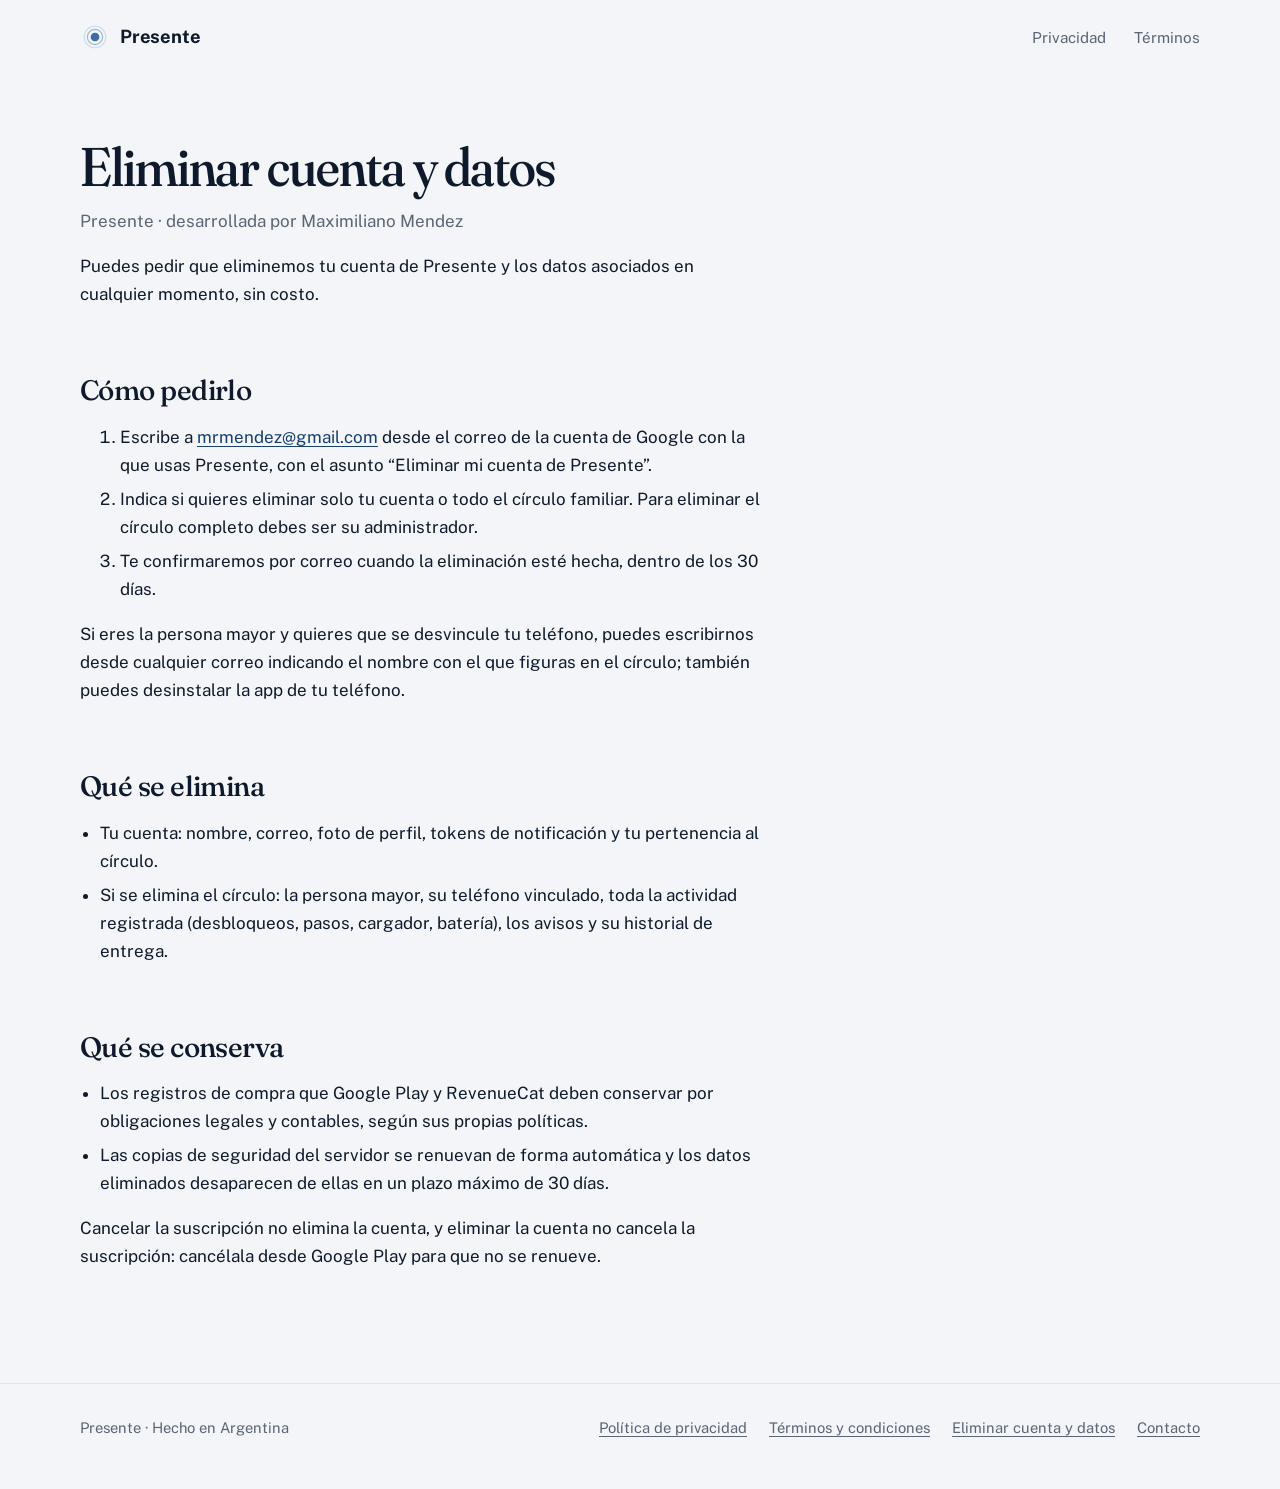
==== eliminar-cuenta.html @ e6c8d457 "feat: add landing, privacy policy, terms and account deletion pages" ====
<!doctype html>
<html lang="es">
<head>
  <meta charset="utf-8">
  <meta name="viewport" content="width=device-width, initial-scale=1">
  <title>Eliminar cuenta · Presente</title>
  <meta name="description" content="Cómo pedir la eliminación de tu cuenta de Presente y de los datos asociados.">
  <link rel="icon" href="assets/icon.png">
  <link rel="preconnect" href="https://fonts.googleapis.com">
  <link rel="preconnect" href="https://fonts.gstatic.com" crossorigin>
  <link href="https://fonts.googleapis.com/css2?family=Fraunces:opsz,wght,SOFT@9..144,400..600,50&family=Public+Sans:wght@400;600;700&display=swap" rel="stylesheet">
  <link rel="stylesheet" href="assets/site.css">
</head>
<body>
  <header class="site-header">
    <div class="wrap">
      <a class="brand" href="./"><img src="assets/logo.svg" alt="" width="30" height="30">Presente</a>
      <nav class="site-nav" aria-label="Legal">
        <a href="privacidad.html">Privacidad</a>
        <a href="terminos.html">Términos</a>
      </nav>
    </div>
  </header>

  <main class="doc">
    <div class="wrap">
      <article>
        <h1>Eliminar cuenta y datos</h1>
        <p class="updated">Presente · desarrollada por Maximiliano Mendez</p>

        <p>Puedes pedir que eliminemos tu cuenta de Presente y los datos asociados en cualquier momento, sin costo.</p>

        <h2>Cómo pedirlo</h2>
        <ol>
          <li>Escribe a <a href="mailto:mrmendez@gmail.com?subject=Eliminar%20mi%20cuenta%20de%20Presente">mrmendez@gmail.com</a> desde el correo de la cuenta de Google con la que usas Presente, con el asunto “Eliminar mi cuenta de Presente”.</li>
          <li>Indica si quieres eliminar solo tu cuenta o todo el círculo familiar. Para eliminar el círculo completo debes ser su administrador.</li>
          <li>Te confirmaremos por correo cuando la eliminación esté hecha, dentro de los 30 días.</li>
        </ol>
        <p>Si eres la persona mayor y quieres que se desvincule tu teléfono, puedes escribirnos desde cualquier correo indicando el nombre con el que figuras en el círculo; también puedes desinstalar la app de tu teléfono.</p>

        <h2>Qué se elimina</h2>
        <ul>
          <li>Tu cuenta: nombre, correo, foto de perfil, tokens de notificación y tu pertenencia al círculo.</li>
          <li>Si se elimina el círculo: la persona mayor, su teléfono vinculado, toda la actividad registrada (desbloqueos, pasos, cargador, batería), los avisos y su historial de entrega.</li>
        </ul>

        <h2>Qué se conserva</h2>
        <ul>
          <li>Los registros de compra que Google Play y RevenueCat deben conservar por obligaciones legales y contables, según sus propias políticas.</li>
          <li>Las copias de seguridad del servidor se renuevan de forma automática y los datos eliminados desaparecen de ellas en un plazo máximo de 30 días.</li>
        </ul>
        <p>Cancelar la suscripción no elimina la cuenta, y eliminar la cuenta no cancela la suscripción: cancélala desde Google Play para que no se renueve.</p>
      </article>
    </div>
  </main>

  <footer class="site-footer">
    <div class="wrap">
      <span>Presente · Hecho en Argentina</span>
      <nav aria-label="Legal">
        <a href="privacidad.html">Política de privacidad</a>
        <a href="terminos.html">Términos y condiciones</a>
        <a href="eliminar-cuenta.html">Eliminar cuenta y datos</a>
        <a href="mailto:mrmendez@gmail.com">Contacto</a>
      </nav>
    </div>
  </footer>
</body>
</html>
---- assets/site.css ----
/* Presente: calm, editorial. Palette and body font shared with the Android app. */
:root {
  --ground: #f3f5f8;
  --sheet: #ffffff;
  --ink: #0e1a2b;
  --ink-muted: #5b6575;
  --hairline: #e2e6ec;
  --rule: #c9d0da;
  --action: #17406e;
  --action-surface: #e8eef6;
  --brand: #3b6ea5;
  --ok: #1f7a4d;
  --asking: #a15c07;
  --asking-surface: #fdf5e7;
  --alert: #b42318;
  --display: "Fraunces", Georgia, "Times New Roman", serif;
  --body: "Public Sans", "Segoe UI", sans-serif;
  --measure: 68ch;
  --gutter: clamp(16px, 4vw, 40px);
}

@media (prefers-color-scheme: dark) {
  :root:not([data-theme="light"]) {
    --ground: #0b1320;
    --sheet: #121c2c;
    --ink: #e8edf4;
    --ink-muted: #9aa6b8;
    --hairline: #223047;
    --rule: #2e3e57;
    --action: #8db4e2;
    --action-surface: #172742;
    --brand: #7fa7d6;
    --ok: #4fbf87;
    --asking: #e0a347;
    --asking-surface: #2a2113;
    --alert: #f07a6e;
  }
}
:root[data-theme="dark"] {
  --ground: #0b1320;
  --sheet: #121c2c;
  --ink: #e8edf4;
  --ink-muted: #9aa6b8;
  --hairline: #223047;
  --rule: #2e3e57;
  --action: #8db4e2;
  --action-surface: #172742;
  --brand: #7fa7d6;
  --ok: #4fbf87;
  --asking: #e0a347;
  --asking-surface: #2a2113;
  --alert: #f07a6e;
}

*,
*::before,
*::after { box-sizing: border-box; }

html { -webkit-text-size-adjust: 100%; }

body {
  margin: 0;
  background: var(--ground);
  color: var(--ink);
  font: 400 1.0625rem/1.65 var(--body);
  overflow-x: hidden;
}

a { color: var(--action); text-underline-offset: 3px; }
a:hover { text-decoration-thickness: 2px; }

:focus-visible { outline: 3px solid var(--brand); outline-offset: 3px; border-radius: 4px; }

.wrap { width: min(1120px, 100% - 2 * var(--gutter)); margin-inline: auto; }

/* Header */
.site-header { padding-block: 22px; }
.site-header .wrap { display: flex; align-items: center; justify-content: space-between; gap: 16px; }
.brand { display: inline-flex; align-items: center; gap: 10px; color: var(--ink); text-decoration: none; font-weight: 700; font-size: 1.15rem; letter-spacing: -0.01em; }
.brand img { width: 30px; height: 30px; }
.site-nav { display: flex; gap: clamp(12px, 3vw, 28px); font-size: 0.95rem; }
.site-nav a { color: var(--ink-muted); text-decoration: none; }
.site-nav a:hover { color: var(--ink); }

/* Hero */
.hero { padding-block: clamp(40px, 9vw, 110px) clamp(32px, 6vw, 72px); }
.eyebrow { display: inline-flex; align-items: center; gap: 8px; font-size: 0.85rem; font-weight: 600; letter-spacing: 0.06em; text-transform: uppercase; color: var(--ok); }
.eyebrow::before { content: ""; width: 9px; height: 9px; border-radius: 50%; background: currentColor; box-shadow: 0 0 0 4px color-mix(in srgb, currentColor 18%, transparent); }
h1, h2, h3 { font-family: var(--display); font-weight: 500; letter-spacing: -0.02em; line-height: 1.08; margin: 0; }
h1 { font-size: clamp(2.5rem, 7.2vw, 5.4rem); max-width: 14ch; margin-top: 18px; font-variation-settings: "opsz" 144, "SOFT" 50; }
h1 em { font-style: italic; color: var(--brand); }
.lede { font-size: clamp(1.1rem, 2vw, 1.3rem); color: var(--ink-muted); max-width: 46ch; margin: 26px 0 0; }
.cta-row { display: flex; flex-wrap: wrap; gap: 14px; margin-top: 34px; align-items: center; }
.button { display: inline-flex; align-items: center; gap: 10px; padding: 15px 24px; border-radius: 999px; background: var(--action); color: var(--sheet); font-weight: 600; text-decoration: none; transition: transform 0.18s ease, box-shadow 0.18s ease; }
.button:hover { transform: translateY(-1px); box-shadow: 0 10px 24px -12px var(--action); }
.note { font-size: 0.92rem; color: var(--ink-muted); }

/* The day strip: the app's own timeline, drawn large */
.day {
  margin: clamp(44px, 8vw, 88px) 0 0;
  background: var(--sheet);
  border: 1px solid var(--hairline);
  border-radius: 22px;
  padding: clamp(20px, 4vw, 36px);
}
.day-head { display: flex; justify-content: space-between; align-items: baseline; gap: 12px; flex-wrap: wrap; }
.day-name { font-family: var(--display); font-size: clamp(1.6rem, 3.6vw, 2.3rem); }
.day-status { display: inline-flex; align-items: center; gap: 8px; color: var(--ok); font-weight: 600; }
.day-status::before { content: ""; width: 10px; height: 10px; border-radius: 50%; background: currentColor; }
.strip { position: relative; height: 92px; margin-top: 28px; }
.strip-line { position: absolute; left: 0; right: 0; bottom: 28px; height: 3px; background: var(--hairline); border-radius: 3px; }
.strip-window { position: absolute; bottom: 28px; height: 64px; background: var(--action-surface); border-radius: 6px 6px 0 0; left: calc(5 / 24 * 100%); width: calc(6 / 24 * 100%); }
.tick { position: absolute; bottom: 31px; width: 3px; height: 44px; background: var(--ink); border-radius: 2px; transform-origin: bottom; animation: rise 0.7s cubic-bezier(0.2, 0.8, 0.2, 1) both; }
.deadline { position: absolute; left: calc(11 / 24 * 100%); bottom: 28px; height: 64px; border-left: 2px dashed var(--action); }
.deadline span { position: absolute; top: -6px; left: 8px; font-weight: 600; color: var(--action); font-size: 0.95rem; }
.deadline::after { content: ""; position: absolute; bottom: -7px; left: -8px; width: 14px; height: 14px; border-radius: 50%; background: var(--action); }
.hours { position: absolute; left: 0; right: 0; bottom: 0; display: flex; justify-content: space-between; font-variant-numeric: tabular-nums; color: var(--ink-muted); font-size: 0.85rem; }
.day-caption { margin: 18px 0 0; color: var(--ink-muted); font-size: 0.95rem; max-width: 60ch; }
@keyframes rise { from { transform: scaleY(0); opacity: 0; } to { transform: scaleY(1); opacity: 1; } }

/* Sections */
section { padding-block: clamp(48px, 8vw, 96px); }
.section-title { font-size: clamp(1.9rem, 4.4vw, 3rem); max-width: 18ch; }
.section-intro { color: var(--ink-muted); max-width: 56ch; margin-top: 16px; }

.steps { counter-reset: step; display: grid; grid-template-columns: repeat(auto-fit, minmax(240px, 1fr)); gap: clamp(16px, 3vw, 28px); margin-top: 44px; padding: 0; list-style: none; }
.steps li { counter-increment: step; border-top: 2px solid var(--ink); padding-top: 18px; }
.steps li::before { content: counter(step, decimal-leading-zero); font-family: var(--display); font-size: 2.2rem; color: var(--brand); display: block; line-height: 1; margin-bottom: 14px; }
.steps h3 { font-size: 1.35rem; margin-bottom: 8px; }
.steps p { margin: 0; color: var(--ink-muted); }

.ladder { display: grid; gap: 12px; margin-top: 40px; max-width: 720px; }
.rung { display: grid; grid-template-columns: 76px 1fr; gap: 16px; align-items: start; background: var(--sheet); border: 1px solid var(--hairline); border-radius: 14px; padding: 16px 18px; }
.rung time { font-variant-numeric: tabular-nums; font-weight: 700; color: var(--ink-muted); }
.rung strong { display: block; }
.rung p { margin: 2px 0 0; color: var(--ink-muted); font-size: 0.97rem; }
.rung.ask { background: var(--asking-surface); border-color: transparent; }
.rung.ask time { color: var(--asking); }

.split { display: grid; grid-template-columns: repeat(auto-fit, minmax(280px, 1fr)); gap: clamp(20px, 4vw, 48px); margin-top: 40px; }
.panel { background: var(--sheet); border: 1px solid var(--hairline); border-radius: 18px; padding: clamp(20px, 3vw, 30px); }
.panel h3 { font-size: 1.4rem; margin-bottom: 12px; }
.panel ul { margin: 0; padding-left: 1.1em; color: var(--ink-muted); }
.panel li + li { margin-top: 8px; }
.panel.honest { border-color: var(--rule); border-style: dashed; background: transparent; }

.closing { text-align: left; }
.closing .button { margin-top: 28px; }

/* Long-form legal pages */
.doc { padding-block: clamp(32px, 6vw, 64px) clamp(56px, 8vw, 96px); }
.doc article { max-width: var(--measure); }
.doc h1 { font-size: clamp(2.2rem, 5.5vw, 3.4rem); max-width: none; margin-top: 0; }
.doc .updated { color: var(--ink-muted); margin-top: 10px; }
.doc h2 { font-size: clamp(1.4rem, 3vw, 1.75rem); margin-top: 2.4em; margin-bottom: 0.4em; }
.doc h3 { font-family: var(--body); font-weight: 700; font-size: 1.05rem; letter-spacing: 0; margin-top: 1.6em; }
.doc p, .doc li { color: var(--ink); }
.doc ul { padding-left: 1.2em; }
.doc li + li { margin-top: 6px; }
.callout { background: var(--asking-surface); border-left: 4px solid var(--asking); padding: 14px 18px; border-radius: 0 10px 10px 0; margin: 22px 0; }
.table-wrap { overflow-x: auto; margin: 18px 0; }
.doc table { border-collapse: collapse; width: 100%; font-size: 0.95rem; min-width: 520px; }
.doc th, .doc td { text-align: left; vertical-align: top; padding: 10px 12px; border-bottom: 1px solid var(--hairline); }
.doc th { font-weight: 700; background: var(--sheet); }

/* Footer */
.site-footer { border-top: 1px solid var(--hairline); padding-block: 32px 48px; color: var(--ink-muted); font-size: 0.92rem; }
.site-footer .wrap { display: flex; flex-wrap: wrap; gap: 14px 28px; justify-content: space-between; }
.site-footer nav { display: flex; flex-wrap: wrap; gap: 10px 22px; }
.site-footer a { color: var(--ink-muted); }

/* Load reveal */
.reveal { animation: reveal 0.8s cubic-bezier(0.2, 0.8, 0.2, 1) both; }
.reveal.d1 { animation-delay: 0.08s; }
.reveal.d2 { animation-delay: 0.16s; }
.reveal.d3 { animation-delay: 0.26s; }
@keyframes reveal { from { opacity: 0; transform: translateY(14px); } to { opacity: 1; transform: none; } }

@media (prefers-reduced-motion: reduce) {
  .reveal, .tick { animation: none; }
}

@media (max-width: 560px) {
  .site-nav { display: none; }
  .rung { grid-template-columns: 1fr; gap: 4px; }
  .hours span:nth-child(even) { visibility: hidden; }
}
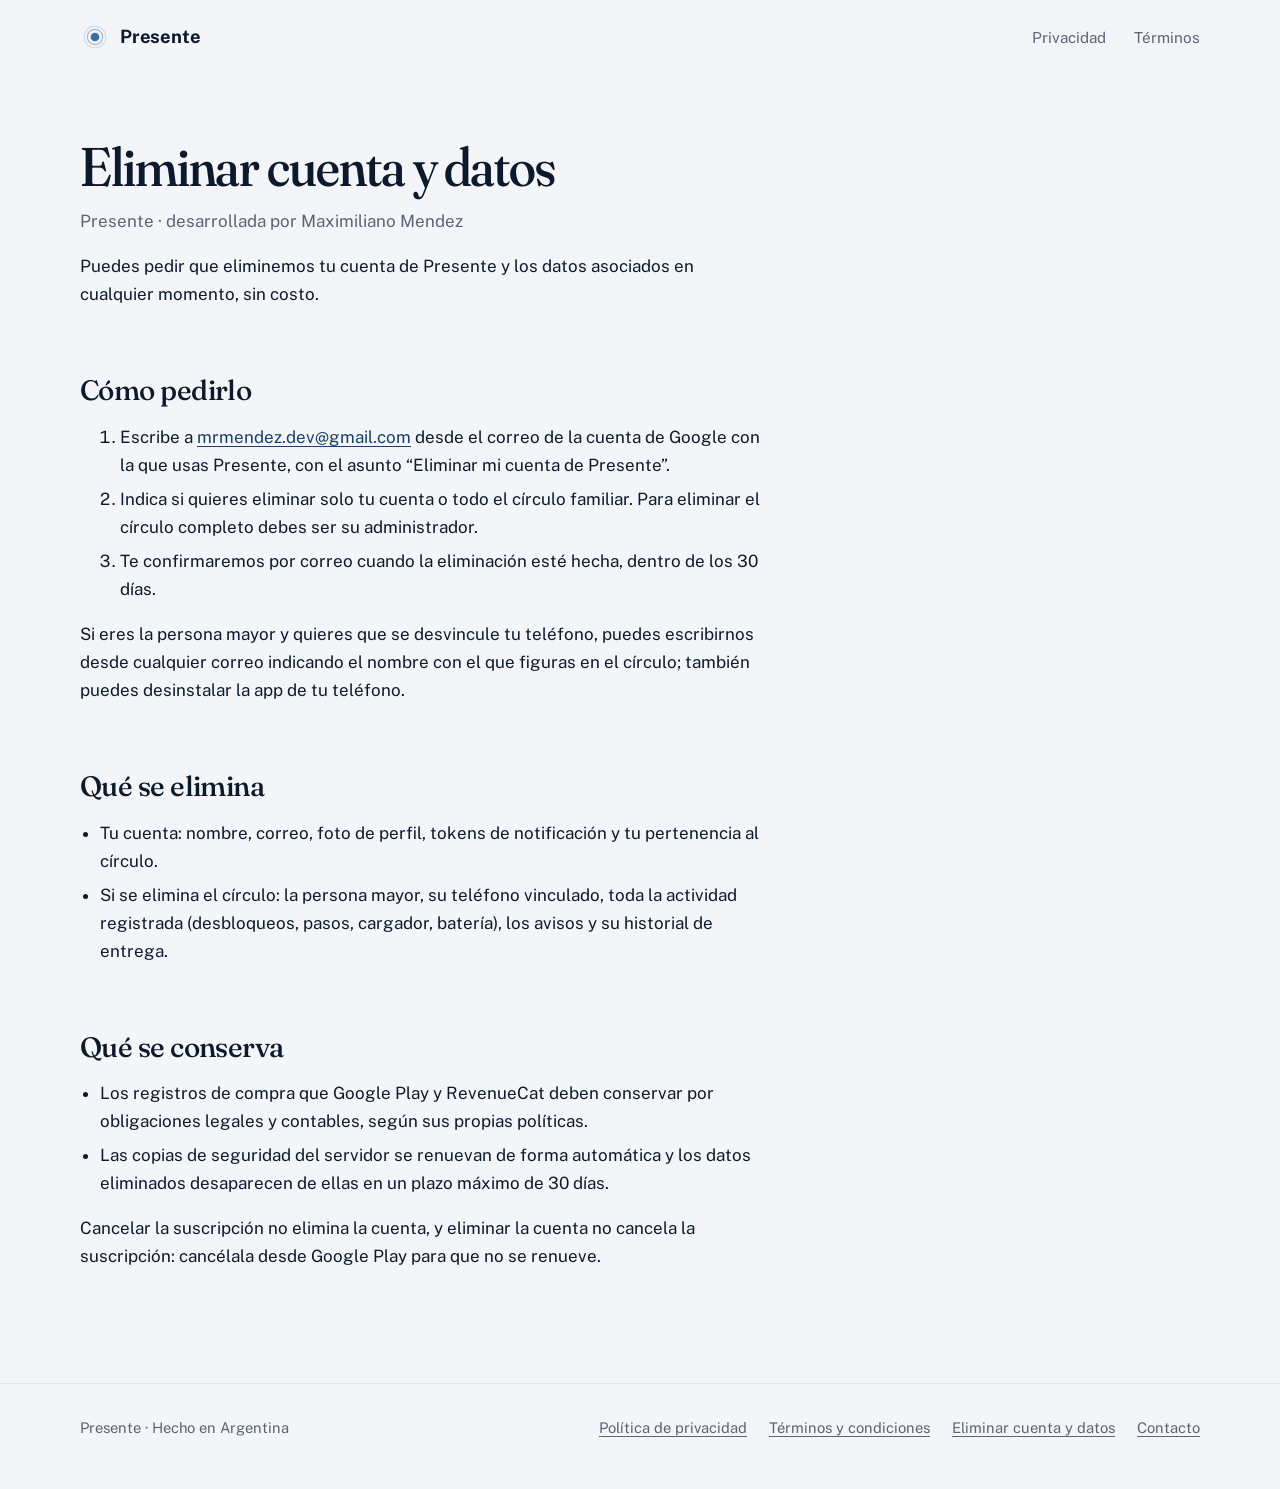
==== commit e660ce10: "fix: use the dedicated contact email" ====
--- a/eliminar-cuenta.html
+++ b/eliminar-cuenta.html
@@ -32,7 +32,7 @@
 
         <h2>Cómo pedirlo</h2>
         <ol>
-          <li>Escribe a <a href="mailto:mrmendez@gmail.com?subject=Eliminar%20mi%20cuenta%20de%20Presente">mrmendez@gmail.com</a> desde el correo de la cuenta de Google con la que usas Presente, con el asunto “Eliminar mi cuenta de Presente”.</li>
+          <li>Escribe a <a href="mailto:mrmendez.dev@gmail.com?subject=Eliminar%20mi%20cuenta%20de%20Presente">mrmendez.dev@gmail.com</a> desde el correo de la cuenta de Google con la que usas Presente, con el asunto “Eliminar mi cuenta de Presente”.</li>
           <li>Indica si quieres eliminar solo tu cuenta o todo el círculo familiar. Para eliminar el círculo completo debes ser su administrador.</li>
           <li>Te confirmaremos por correo cuando la eliminación esté hecha, dentro de los 30 días.</li>
         </ol>
@@ -61,7 +61,7 @@
         <a href="privacidad.html">Política de privacidad</a>
         <a href="terminos.html">Términos y condiciones</a>
         <a href="eliminar-cuenta.html">Eliminar cuenta y datos</a>
-        <a href="mailto:mrmendez@gmail.com">Contacto</a>
+        <a href="mailto:mrmendez.dev@gmail.com">Contacto</a>
       </nav>
     </div>
   </footer>
